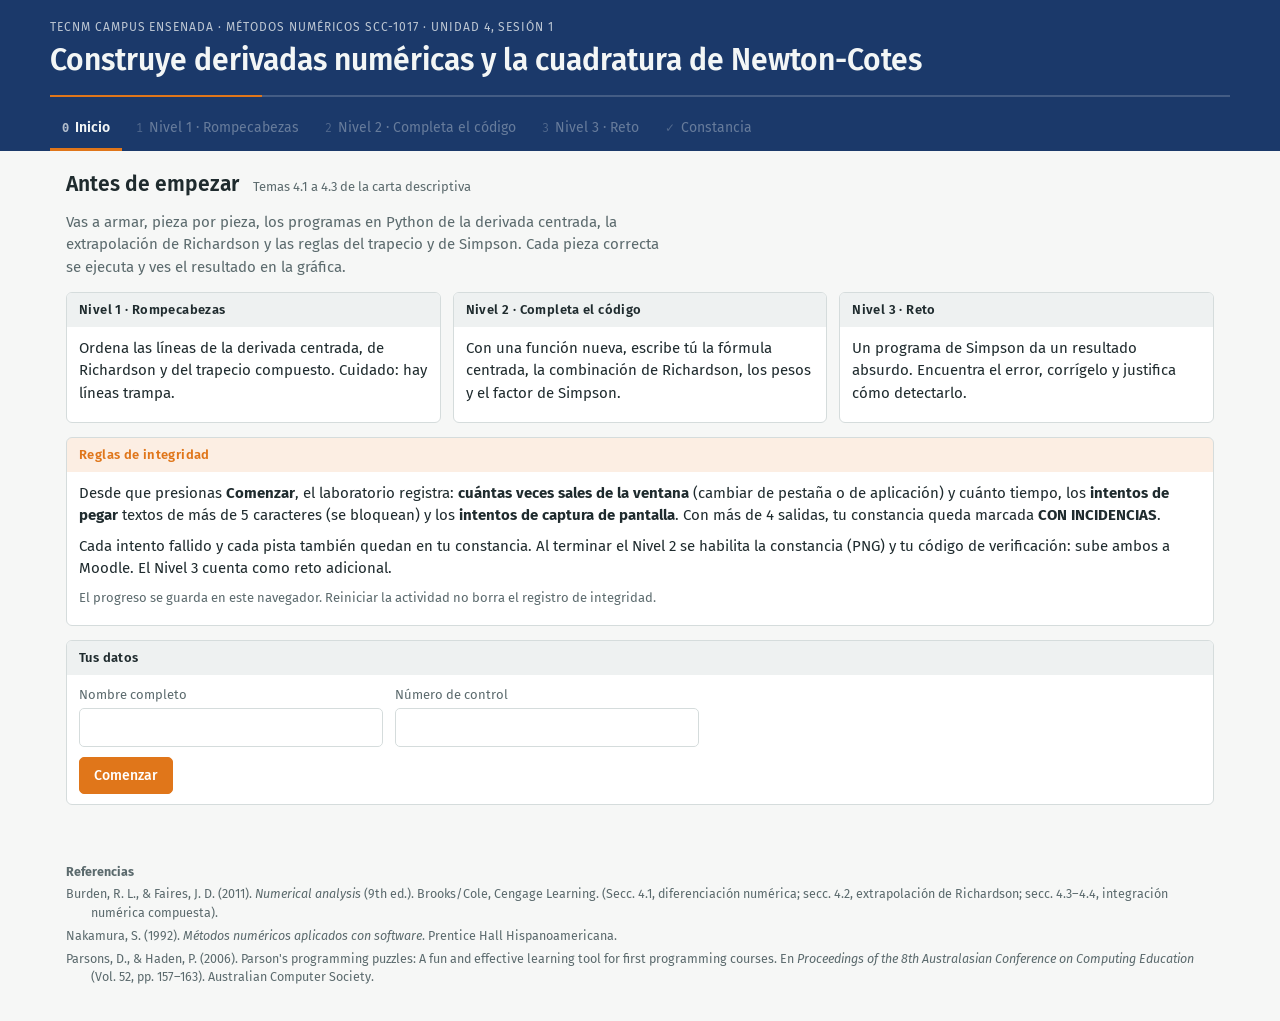
==== sesion1/index.html @ 341c57f1 "Laboratorios interactivos U4 (sesiones 1 y 2) con registro de integridad y verificador de folios Co-" ====
<!doctype html>
<html lang="es">
<head>
<meta charset="utf-8">
<meta name="viewport" content="width=device-width, initial-scale=1">
<title>Lab U4 · Derivación y Newton-Cotes</title>
<link rel="preconnect" href="https://fonts.googleapis.com">
<link rel="stylesheet" href="https://fonts.googleapis.com/css2?family=Fira+Sans:wght@400;500;600;700&family=Fira+Mono:wght@400;500&display=swap">
<link rel="stylesheet" href="../assets/lab.css">
</head>
<body>
<header>
  <div class="hwrap">
    <div class="eyebrow">TecNM Campus Ensenada · Métodos Numéricos SCC-1017 · Unidad 4, Sesión 1</div>
    <h1>Construye derivadas numéricas y la cuadratura de Newton-Cotes</h1>
    <div class="ibar" id="ibar" hidden></div>
    <div class="rule"></div>
    <nav id="nav" role="tablist"></nav>
  </div>
</header>
<main id="main"></main>
<footer>
  <p><b>Referencias</b></p>
  <p>Burden, R. L., &amp; Faires, J. D. (2011). <i>Numerical analysis</i> (9th ed.). Brooks/Cole, Cengage Learning. (Secc. 4.1, diferenciación numérica; secc. 4.2, extrapolación de Richardson; secc. 4.3–4.4, integración numérica compuesta).</p>
  <p>Nakamura, S. (1992). <i>Métodos numéricos aplicados con software</i>. Prentice Hall Hispanoamericana.</p>
  <p>Parsons, D., &amp; Haden, P. (2006). Parson's programming puzzles: A fun and effective learning tool for first programming courses. En <i>Proceedings of the 8th Australasian Conference on Computing Education</i> (Vol. 52, pp. 157–163). Australian Computer Society.</p>
</footer>

<script src="../assets/integridad.js"></script>
<script>
"use strict";
/* ---------- numérica de esta sesión ---------- */
const fA = x => x * Math.exp(x);                 // función de clase
const centradaJS = (f, x0, h) => (f(x0 + h) - f(x0 - h)) / (2 * h);
const richJS = (f, x0, h) => (4 * centradaJS(f, x0, h / 2) - centradaJS(f, x0, h)) / 3;
function cuadJS(f, a, b, n, simp) {
  const h = (b - a) / n; let s = 0;
  for (let i = 0; i <= n; i++) { const w = (i === 0 || i === n) ? 1 : (simp ? (i % 2 ? 4 : 2) : 2); s += w * f(a + i * h); }
  return (simp ? h / 3 : h / 2) * s;
}
const fB = x => x * Math.sin(x);                 // función del Nivel 2
const EX_D = Math.sin(1) + Math.cos(1), EX_I = Math.PI;

/* puntos de prueba para expresiones */
const PTX = [0.3, 1.7, -1.2, 2.5, 0.9, -2.2].map(x => ({ x }));
const tf1 = t => t * t * t + Math.sin(t), tf2 = t => Math.exp(0.5 * t) - t;
const PTF = [{ x0: 1.1, h: 0.1, f: tf1 }, { x0: -0.7, h: 0.25, f: tf1 }, { x0: 2.0, h: 0.05, f: tf2 }, { x0: 0.4, h: 0.3, f: tf2 }];
const PTN = [{ N1: 3.1, N2: 2.7 }, { N1: -1.4, N2: 0.6 }, { N1: 10, N2: 12.5 }];
const PTH = [{ h: 0.1 }, { h: 0.37 }, { h: 2.5 }];

window.LAB = {
  key: 'mn_u4s1_lab_v1', labId: 'U4S1', filePrefix: 'U4S1_Lab',
  unidadTxt: 'UNIDAD 4, SESIÓN 1', consTitle: 'Derivación numérica y Newton-Cotes',
  temas: 'Temas 4.1 a 4.3 de la carta descriptiva',
  intro: 'Vas a armar, pieza por pieza, los programas en Python de la derivada centrada, la extrapolación de Richardson y las reglas del trapecio y de Simpson. Cada pieza correcta se ejecuta y ves el resultado en la gráfica.',
  niveles: [['Nivel 1 · Rompecabezas', 'Ordena las líneas de la derivada centrada, de Richardson y del trapecio compuesto. Cuidado: hay líneas trampa.'],
    ['Nivel 2 · Completa el código', 'Con una función nueva, escribe tú la fórmula centrada, la combinación de Richardson, los pesos y el factor de Simpson.'],
    ['Nivel 3 · Reto', 'Un programa de Simpson da un resultado absurdo. Encuentra el error, corrígelo y justifica cómo detectarlo.']],
  /* ---------- Nivel 1 ---------- */
  n1ref: 'f(x) = x·eˣ, x₀ = 2, h = 0.1 · ∫₁² dx/x',
  n1pre: ['import numpy as np', ''],
  n1post: ['f = lambda x: x * np.exp(x)', 'print(centrada(f, 2.0, 0.1))     # 22.228787', 'print(richardson(f, 2.0, 0.2))   # 22.166996', 'print(trapecio(lambda x: 1/x, 1, 2, 4))   # 0.697024'],
  n1done: 'Tu derivada centrada da 22.228787 (error 6.2×10⁻²) y Richardson la mejora a 22.166996 (error 1.7×10⁻⁴) sin cambiar de fórmula. El trapecio con n = 4 da 0.697024 frente a ln 2 = 0.693147. Prueba los botones de n en la gráfica: cada vez que n se duplica, el error se divide entre ≈ 4.',
  PZ: [
    { id: 'p1', tag: '1 · Centrada', titulo: 'Etapa 1 · La derivada centrada',
      enun: 'Arma la función que aproxima <span class="mat">f′(x₀) ≈ [f(x₀ + h) − f(x₀ − h)] / (2h)</span>.',
      lines: ['def centrada(f, x0, h):', '    return (f(x0 + h) - f(x0 - h)) / (2*h)'],
      dis: [{ t: '    return (f(x0 + h) - f(x0)) / h', fb: 'Esa es la diferencia hacia adelante, de orden O(h). Aquí se pide la centrada, que usa un punto a cada lado.' },
        { t: '    return (f(x0 + h) - f(x0 - h)) / h', fb: 'Falta el 2: la distancia entre x₀ − h y x₀ + h es 2h.' },
        { t: '    return (f(x0 + h) - f(x0 - h)) / 2*h', fb: 'Sin paréntesis, Python calcula (… / 2) * h. El denominador completo debe ir entre paréntesis: (2*h).' }],
      pista: 'Primero va el encabezado def con sus tres parámetros; después, un solo return con la diferencia de los dos valores entre (2*h).' },
    { id: 'p2', tag: '2 · Richardson', titulo: 'Etapa 2 · Extrapolación de Richardson',
      enun: 'Calcula la centrada con <span class="mat">h</span> y con <span class="mat">h/2</span> y combínalas: <span class="mat">D ≈ [4·N(h/2) − N(h)] / 3</span>.',
      lines: ['def richardson(f, x0, h):', '    N1 = centrada(f, x0, h)', '    N2 = centrada(f, x0, h/2)', '    return (4*N2 - N1) / 3'],
      dis: [{ t: '    return (4*N1 - N2) / 3', fb: 'Los papeles están invertidos: el 4 multiplica a la aproximación con paso más pequeño (h/2), que es N2.' },
        { t: '    N2 = centrada(f, x0, 2*h)', fb: 'Richardson combina h con h/2 (paso más pequeño), no con 2h.' }],
      pista: 'Encabezado → N1 con h → N2 con h/2 → return con la combinación (4*N2 − N1)/3.' },
    { id: 'p3', tag: '3 · Trapecio', titulo: 'Etapa 3 · Trapecio compuesto con vector de pesos',
      enun: '<span class="mat">∫ₐᵇ f dx ≈ (h/2)·Σ wᵢ f(xᵢ)</span> con <span class="mat">w = (1, 2, 2, …, 2, 1)</span>, <span class="mat">h = (b − a)/n</span> y <span class="mat">n + 1</span> nodos.',
      lines: ['def trapecio(f, a, b, n):', '    h = (b - a) / n', '    x = a + h * np.arange(n + 1)', '    w = np.full(n + 1, 2.0)', '    w[0] = w[n] = 1.0', '    return h / 2 * np.dot(w, f(x))'],
      dis: [{ t: '    x = a + h * np.arange(n)', fb: 'Con n subintervalos hay n + 1 nodos: np.arange(n + 1) incluye a b.' },
        { t: '    return h * np.dot(w, f(x))', fb: 'Al trapecio le falta el factor 1/2: es h/2 por la suma con pesos.' },
        { t: '    w = np.full(n + 1, 4.0)', fb: 'En el trapecio los nodos interiores pesan 2. El 4 aparece en Simpson.' }],
      pista: 'Orden: calcular h → generar los nodos → llenar los pesos con 2 → poner 1 en los extremos → return con h/2 por el producto punto.' }
  ],
  n1right(R, js) {
    R.innerHTML = `<div class="plot"><svg id="p1"></svg><div class="plotcap" id="c1"></div></div><div id="i1"></div>`;
    const P = mkPlot($('#p1'), { W: 420, H: 300, xmin: 1.55, xmax: 2.45, ymin: 6, ymax: 27, xt: [1.6, 1.8, 2.0, 2.2, 2.4], yt: [10, 15, 20, 25], xl: 'x', yl: 'f(x)' });
    curve(P, fA, 1.55, 2.45, 's0');
    el('circle', { cx: P.X(2), cy: P.Y(fA(2)), r: 4.5, class: 'pt0' }, P.layer);
    const cap = $('#c1'), info = $('#i1');
    cap.innerHTML = '<span><i style="background:var(--c0)"></i>f(x) = x·eˣ</span>';
    if (ok('p1')) {
      const m = centradaJS(fA, 2, 0.1), ex = 3 * Math.exp(2);
      const sec = x => fA(2) + m * (x - 2); curve(P, sec, 1.6, 2.4, 's1');
      [1.9, 2.1].forEach(x => el('circle', { cx: P.X(x), cy: P.Y(fA(x)), r: 4, class: 'ptr' }, P.layer));
      cap.innerHTML += '<span><i style="background:var(--c1)"></i>pendiente centrada (por x₀ ± h)</span>';
      let rows = [['centrada, h = 0.1', fmt(m), sci(Math.abs(m - ex))]];
      if (ok('p2')) { const r = richJS(fA, 2, 0.2); rows.push(['richardson, h = 0.2', fmt(r), sci(Math.abs(r - ex))]); }
      info.innerHTML = `<div class="box"><h3>Salida · f′(2), exacto 3e² = ${fmt(ex)}</h3><div class="in">${table(['Método', 'Valor', 'Error'], rows)}</div></div>`;
    } else cap.innerHTML += '<span>Completa la etapa 1 para ver la recta centrada.</span>';
    if (ok('p3')) {
      info.insertAdjacentHTML('beforeend', `<div class="plot"><svg id="p2"></svg><div class="plotcap"><span><i style="background:var(--c2)"></i>trapecios</span><span id="tn"></span></div>
        <div class="row" style="margin:4px 6px 6px" id="nb"></div></div>`);
      const show = n => {
        const Q = mkPlot($('#p2'), { W: 420, H: 230, xmin: 0.9, xmax: 2.1, ymin: 0, ymax: 1.1, xt: [1, 1.25, 1.5, 1.75, 2], yt: [0, 0.5, 1], xl: 'x' });
        const h = 1 / n; let d = '';
        for (let i = 0; i < n; i++) { const a = 1 + i * h, b = a + h; d += `M${Q.X(a)},${Q.Y(0)}L${Q.X(a)},${Q.Y(1 / a)}L${Q.X(b)},${Q.Y(1 / b)}L${Q.X(b)},${Q.Y(0)}Z`; }
        el('path', { d, fill: 'var(--greenSoft)', stroke: 'var(--c2)', 'stroke-width': 1.4 }, Q.layer);
        curve(Q, x => 1 / x, 0.9, 2.1, 's0');
        const T = cuadJS(x => 1 / x, 1, 2, n, false);
        $('#tn').textContent = `n = ${n}: trapecio = ${fmt(T)}, error = ${sci(Math.abs(T - Math.LN2))}`;
      };
      const nb = $('#nb'); [2, 4, 8, 16].forEach(n => { const b = document.createElement('button'); b.className = 'btn'; b.textContent = 'n = ' + n; b.onclick = () => show(n); nb.appendChild(b); });
      show(4);
    }
  },
  /* ---------- Nivel 2 ---------- */
  n2ref: 'f(x) = x·sen x · f′(1) = sen 1 + cos 1 · ∫₀^π x sen x dx = π',
  HOLES: {
    h1a: { w: 16, chk: s => checkExpr(s, e => fB(e.x), { vars: ['x'], pts: PTX }) },
    h2a: { w: 30, chk: s => checkExpr(s, e => (e.f(e.x0 + e.h) - e.f(e.x0 - e.h)) / (2 * e.h), { vars: ['x0', 'h'], funcs: ['f'], pts: PTF, miss: 'No coincide con [f(x0 + h) − f(x0 − h)] / (2h). Revisa los paréntesis del denominador.' }) },
    h3a: { w: 16, chk: s => { const r = checkExpr(s, e => (4 * e.N2 - e.N1) / 3, { vars: ['N1', 'N2'], pts: PTN }); if (!r.ok && checkExpr(s, e => (4 * e.N1 - e.N2) / 3, { vars: ['N1', 'N2'], pts: PTN }).ok) r.msg = 'El 4 multiplica a la aproximación de paso h/2, que es N2.'; return r; } },
    h4a: { w: 4, chk: s => checkNum(s, 2, 1e-12, [{ v: 4, msg: 'Primero se llena todo el vector con el peso de los nodos pares interiores; el 4 se asigna en la línea siguiente.' }, { v: 1, msg: 'El 1 es solo para los extremos, que se asignan después.' }]) },
    h4b: { w: 4, chk: s => checkNum(s, 4, 1e-12, [{ v: 2, msg: 'Los nodos impares (1, 3, 5, …) son los puntos medios de cada parábola: pesan 4.' }]) },
    h5a: { w: 8, chk: s => { const r = checkExpr(s, e => e.h / 3, { vars: ['h'], pts: PTH }); if (!r.ok && checkExpr(s, e => e.h / 2, { vars: ['h'], pts: PTH }).ok) r.msg = 'h/2 es el factor del trapecio. Simpson 1/3 usa h/3.'; return r; } },
    h6a: { w: 4, chk: s => { const n = Number(String(s).trim()); if (!Number.isInteger(n) || n < 2) return { ok: false, msg: 'Escribe un número entero par.' };
      if (n % 2) return { ok: false, msg: 'Simpson 1/3 exige n par.' }; if (n === 12) return { ok: true };
      const e = Math.abs(cuadJS(fB, 0, Math.PI, n, true) - EX_I);
      return { ok: false, msg: e >= 1e-4 ? `Con n = ${n} el error es ${sci(e)}, todavía mayor que 10⁻⁴.` : `Con n = ${n} sí se cumple, pero hay un n par más pequeño que también lo logra.` }; } }
  },
  N2: [
    { id: 'h1', tag: '1 · f(x)', holes: ['h1a'], titulo: 'Paso 1 · La función', enun: 'Escribe en Python <span class="mat">f(x) = x·sen x</span>.', pista: 'La multiplicación es explícita (x*...) y el seno de NumPy es np.sin(x).' },
    { id: 'h2', tag: '2 · Centrada', holes: ['h2a'], titulo: 'Paso 2 · La fórmula centrada', enun: 'Escribe el cuerpo de <span class="mat">centrada</span> usando <span class="mat">f</span>, <span class="mat">x0</span> y <span class="mat">h</span>.', pista: 'Dos evaluaciones, una a cada lado de x0, y el denominador 2*h entre paréntesis.' },
    { id: 'h3', tag: '3 · Richardson', holes: ['h3a'], titulo: 'Paso 3 · La combinación de Richardson', enun: 'Combina <span class="mat">N1 = N(h)</span> y <span class="mat">N2 = N(h/2)</span> para eliminar el término de orden h².', pista: 'D ≈ [4·N(h/2) − N(h)] / 3.' },
    { id: 'h4', tag: '4 · Pesos', holes: ['h4a', 'h4b'], titulo: 'Paso 4 · Los pesos de Simpson 1/3', enun: 'El vector debe quedar <span class="mat">(1, 4, 2, 4, …, 4, 1)</span>. Escribe el valor de relleno y el valor de los índices impares.', pista: 'Se llena todo con el peso de los nodos pares interiores y después se sobrescriben los impares (w[1::2]).' },
    { id: 'h5', tag: '5 · Factor', holes: ['h5a'], titulo: 'Paso 5 · El factor de Simpson', enun: 'Escribe el factor que multiplica a la suma con pesos.', pista: 'Trapecio: h/2. Simpson 1/3: …' },
    { id: 'h6', tag: '6 · Elegir n', holes: ['h6a'], titulo: 'Paso 6 · ¿Cuántos subintervalos?', enun: 'Con la tabla de la derecha, escribe el <b>menor n par</b> que logra un error menor que <span class="mat">10⁻⁴</span>.', pista: 'Busca en la columna de error el primer valor por debajo de 1.0e-4.' }
  ],
  TPL: [
    ['import numpy as np'], [' '],
    ['f = lambda x: ', { h: 'h1a' }], [' '],
    ['def centrada(f, x0, h):'], ['    return ', { h: 'h2a' }], [' '],
    ['def richardson(f, x0, h):'], ['    N1 = centrada(f, x0, h)'], ['    N2 = centrada(f, x0, h/2)'], ['    return ', { h: 'h3a' }], [' '],
    ['def simpson(f, a, b, n):'], ['    h = (b - a) / n'], ['    x = a + h * np.arange(n + 1)'], ['    w = np.full(n + 1, ', { h: 'h4a' }, ')'],
    ['    w[1::2] = ', { h: 'h4b' }], ['    w[0] = w[n] = 1.0'], ['    return ', { h: 'h5a' }, ' * np.dot(w, f(x))'], [' '],
    ['print(centrada(f, 1.0, 0.1), richardson(f, 1.0, 0.1))'], ['print(simpson(f, 0, np.pi, ', { h: 'h6a' }, '))']
  ],
  n2done: 'Con n = 12, Simpson da 3.141675 (error 8.3×10⁻⁵), y Richardson llevó la derivada de un error de 5×10⁻³ a uno de 1×10⁻⁶. Copia el script y ejecútalo en Colab.',
  colabMsg: 'Script copiado. Pégalo en una celda de Colab: debe imprimir 1.376669 1.381772 y 3.141675.',
  n2right(R) {
    R.innerHTML = `<div class="plot"><svg id="q1"></svg><div class="plotcap" id="qc"></div></div><div id="qi"></div>`;
    const P = mkPlot($('#q1'), { W: 420, H: 280, xmin: 0, xmax: 3.3, ymin: -0.2, ymax: 2.0, xt: [0, 1, 2, 3], yt: [0, 0.5, 1, 1.5, 2], xl: 'x', yl: 'f(x)' });
    const cap = $('#qc'), info = $('#qi');
    if (ok('h1')) {
      const n = ok('h5') ? 4 : 0;
      if (n) { const h = Math.PI / n; let d = `M${P.X(0)},${P.Y(0)}`; for (let i = 0; i <= 120; i++) { const x = Math.PI * i / 120; const k = Math.min(Math.floor(x / (2 * h)), n / 2 - 1); const a = 2 * k * h, m = a + h, b = a + 2 * h;
        const y = fB(a) * (x - m) * (x - b) / ((a - m) * (a - b)) + fB(m) * (x - a) * (x - b) / ((m - a) * (m - b)) + fB(b) * (x - a) * (x - m) / ((b - a) * (b - m)); d += `L${P.X(x).toFixed(1)},${P.Y(y).toFixed(1)}`; }
        d += `L${P.X(Math.PI)},${P.Y(0)}Z`; el('path', { d, fill: 'var(--accentSoft)', stroke: 'var(--c1)', 'stroke-width': 1.3 }, P.layer); }
      curve(P, fB, 0, 3.3, 's0');
      cap.innerHTML = '<span><i style="background:var(--c0)"></i>f(x) = x·sen x</span>' + (n ? '<span><i style="background:var(--c1)"></i>parábolas de Simpson, n = 4</span>' : '');
    } else { cap.textContent = 'Escribe f(x) para ver la gráfica.'; }
    if (ok('h2')) {
      const rows = [['centrada, h = 0.1', fmt(centradaJS(fB, 1, 0.1)), sci(Math.abs(centradaJS(fB, 1, 0.1) - EX_D))]];
      if (ok('h3')) rows.push(['richardson, h = 0.1', fmt(richJS(fB, 1, 0.1)), sci(Math.abs(richJS(fB, 1, 0.1) - EX_D))]);
      info.innerHTML = `<div class="box"><h3>f′(1), exacto sen 1 + cos 1 = ${fmt(EX_D)}</h3><div class="in">${table(['Método', 'Valor', 'Error'], rows)}</div></div>`;
    }
    if (ok('h5')) {
      const rows = [2, 4, 6, 8, 10, 12, 14, 16].map(n => { const v = cuadJS(fB, 0, Math.PI, n, true), e = Math.abs(v - EX_I); return [ok('h6') && n === 12 ? '<b>' + n + '</b>' : n, fmt(v), e < 1e-4 ? '<b style="color:var(--green)">' + sci(e) + '</b>' : sci(e)]; });
      info.insertAdjacentHTML('beforeend', `<div class="box"><h3>simpson(f, 0, π, n) · exacto π = ${fmt(Math.PI)}</h3><div class="in">${table(['n', 'Simpson', 'Error'], ok('h6') ? rows : rows.map(r => [r[0], r[1], String(r[2]).replace(/<[^>]+>/g, '')]))}</div></div>`);
    }
  },
  /* ---------- Nivel 3 ---------- */
  n3: {
    ids: ['r1', 'r2', 'r3', 'r4'],
    render(m) {
      const ids = this.ids || LAB.n3.ids; const cur = ids.find(id => !ok(id));
      m.innerHTML = `<div class="secthead"><h2>Nivel 3 · Reto: un Simpson que exagera</h2><span class="ref">∫₁² dx/x = ln 2 = 0.693147 (pero el programa no lo sabe)</span></div>
      ${stepsBar(ids, ['1 · Localiza', '2 · Corrige', '3 · Detecta', '4 · Reporta'])}<div class="panel"><div id="L"></div><div id="R"></div></div>`;
      const Lp = $('#L'), R = $('#R'); const fixed = ok('r2');
      const CODE = ['def simpson(f, a, b, n):', '    h = (b - a) / n', '    x = a + h * np.arange(n + 1)', '    w = np.full(n + 1, 2.0)', '    w[1::2] = 4.0', '    w[0] = w[n] = 1.0',
        fixed ? '    return h / 3 * np.dot(w, f(x))' : '    return h / 2 * np.dot(w, f(x))', '', 'print(simpson(lambda x: 1/x, 1, 2, 4))'];
      const cb = document.createElement('div'); cb.className = 'box';
      cb.innerHTML = `<h3>Programa de un compañero</h3><div class="in"><div class="code">${CODE.map((l, i) => `<div class="ln${i === 6 && fixed ? ' good' : ''}" data-i="${i}">${esc(l) || ' '}</div>`).join('')}</div></div>`;
      Lp.appendChild(cb);
      const q = document.createElement('div'); q.className = 'box ' + (cur ? 'q' : 'done'); Lp.appendChild(q);
      const A = {
        r1: () => {
          q.innerHTML = `<h3>Paso 1 · Localiza el error</h3><div class="in"><p>El programa imprime <b>1.039881</b> para el área bajo 1/x entre 1 y 2. Esa área cabe en un rectángulo de 1 × 1, así que el resultado es imposible. <b>Toca la línea</b> que provoca el error.</p><div class="row" id="rw"></div><div class="fb" id="fb"></div></div>`;
          const fb = $('#fb', q); $('#rw', q).appendChild(hintBtn('r1', 'Los pesos (1, 4, 2, 4, 1) están bien. Revisa el factor que multiplica a la suma.', fb));
          cb.querySelectorAll('.ln').forEach(ln => {
            ln.classList.add('click'); ln.onclick = () => {
              const i = +ln.dataset.i; cb.querySelectorAll('.ln').forEach(x => x.classList.remove('bad'));
              if (i === 6) { markOk('r1'); render(); return; }
              ln.classList.add('bad'); st('r1').fallos++; save(); fb.className = 'fb no';
              fb.textContent = i === 4 || i === 3 || i === 5 ? 'Esa línea arma correctamente el vector (1, 4, 2, 4, 1).' : i === 1 || i === 2 ? 'El paso y los nodos están bien calculados.' : 'Esa línea no es la causa. Busca dentro de la función.';
            };
          });
        },
        r2: () => {
          q.innerHTML = `<h3>Paso 2 · Corrige</h3><div class="in"><p>Correcto: <span class="mat">h / 2</span> es el factor del trapecio. Escribe el factor correcto de Simpson 1/3.</p>
            <p><input class="inp" id="iF" placeholder="factor" spellcheck="false" autocomplete="off" style="max-width:200px"></p><div class="row"><button class="btn pri" id="bChk">Verificar</button></div><div class="fb" id="fb"></div></div>`;
          const fb = $('#fb', q);
          $('#bChk', q).onclick = () => { const r = checkExpr($('#iF').value, e => e.h / 3, { vars: ['h'], pts: PTH }); if (r.ok) { markOk('r2'); render(); return; } st('r2').fallos++; save(); fb.className = 'fb no'; fb.textContent = r.msg; };
        },
        r3: () => mcBlock(q, 'r3', 'Paso 3 · ¿Cómo podías sospechar?', 'Sin conocer el valor exacto ln 2, ¿cuál es la forma más práctica de sospechar que el resultado de Simpson estaba mal?', [
          { t: 'Compararlo con el trapecio del mismo n (0.697024): ambos deben ser parecidos, y 1.0399 difiere en 50 %.', ok: true },
          { t: 'Aumentar n: si el resultado cambia, el programa está mal.', fb: 'El resultado de cualquier regla cambia con n; eso no indica un error. Además, con el factor h/2 seguiría convergiendo a 1.5·ln 2.' },
          { t: 'Revisar que n sea par.', fb: 'n = 4 sí es par. El problema no era n.' },
          { t: 'No hay forma de saberlo sin el valor exacto.', fb: 'Sí la hay: dos métodos distintos y correctos deben dar valores cercanos entre sí. Una cota simple (el rectángulo 1 × 1) también lo delataba.' }]),
        r4: () => numBlock(q, 'r4', 'Paso 4 · Reporta el valor corregido', 'Con el factor corregido y <span class="mat">n = 4</span>, ¿qué valor imprime el programa? Escríbelo con 6 decimales.', '0.000000',
          s => checkNum(s, cuadJS(x => 1 / x, 1, 2, 4, true), 1.5e-6, [{ v: 1.039881, tol: 1e-5, msg: 'Ese es el valor con el error. Aplica el factor h/3.' }, { v: 0.697024, tol: 1e-5, msg: 'Ese es el trapecio. Calcula Simpson.' }]),
          'Basta con multiplicar 1.039881 por (h/3)/(h/2) = 2/3.')
      };
      if (cur) A[cur]();
      else { q.innerHTML = `<h3>Reto completado</h3><div class="in"><p>Simpson corregido da 0.693254 (error 1.1×10⁻⁴). El factor equivocado multiplicaba todo por 3/2. Comparar dos métodos independientes es una verificación barata que conviene hacer siempre.</p><div class="row"><button class="btn pri" id="bC">Ver constancia</button></div></div>`; $('#bC').onclick = () => go('cons'); }
      const bad = 1.5 * cuadJS(x => 1 / x, 1, 2, 4, true), good = cuadJS(x => 1 / x, 1, 2, 4, true), tr = cuadJS(x => 1 / x, 1, 2, 4, false);
      R.innerHTML = `<div class="box"><h3>Salidas con n = 4</h3><div class="in">${table(['Programa', 'Resultado'], [['Simpson del compañero', '<span style="color:var(--red)">' + fmt(bad) + '</span>'], ['Trapecio', fmt(tr)]].concat(ok('r4') ? [['Simpson corregido', '<span style="color:var(--green)">' + fmt(good) + '</span>']] : []))}
        <p class="small">Cota rápida: en [1, 2] se cumple 0.5 ≤ 1/x ≤ 1, así que el área está entre 0.5 y 1.</p></div></div>`;
    }
  },
  LEVELS: [{ t: 'Nivel 1 · Rompecabezas (centrada, Richardson, trapecio)', ids: ['p1', 'p2', 'p3'] },
    { t: 'Nivel 2 · Completa el código (f = x·sen x)', ids: ['h1', 'h2', 'h3', 'h4', 'h5', 'h6'] },
    { t: 'Nivel 3 · Reto: el factor de Simpson (opcional)', ids: ['r1', 'r2', 'r3', 'r4'] }],
  resultLine: () => `simpson(f, 0, π, 12) = ${fmt(cuadJS(fB, 0, Math.PI, 12, true))}   ·   richardson(f, 1, 0.1) = ${fmt(richJS(fB, 1, 0.1))}`
};
</script>
<script src="../assets/motor.js"></script>
</body>
</html>
---- assets/lab.css ----
:root{
  --bg:#f6f7f6; --surface:#ffffff; --surface2:#eef1f1; --ink:#1f2b2e; --muted:#5b6a6d; --line:#d5dcdc;
  --frame:#1B396A; --frameInk:#f3f6f6;
  --accent:#e0761a; --accentSoft:rgba(224,118,26,.12);
  --green:#14964a; --greenSoft:rgba(20,150,74,.10);
  --red:#c23b3b; --redSoft:rgba(194,59,59,.10);
  --grid:#e4e9e9; --axis:#8a9799;
  --c0:#2f6fb3; --c1:#e0761a; --c2:#14964a; --c3:#7a4fb0; --c4:#c23b3b;
  --font:"Fira Sans",system-ui,-apple-system,"Segoe UI",sans-serif;
  --mono:"Fira Mono",ui-monospace,Menlo,Consolas,monospace;
}
@media (prefers-color-scheme:dark){:root:not([data-theme="light"]){
  color-scheme:dark;
  --bg:#141c1e; --surface:#1c2629; --surface2:#233033; --ink:#e7eeee; --muted:#9aabad; --line:#33454a;
  --frame:#0f2142; --frameInk:#e7eeee;
  --accent:#f2923a; --accentSoft:rgba(242,146,58,.16);
  --green:#3cc674; --greenSoft:rgba(60,198,116,.12);
  --red:#ee6b6b; --redSoft:rgba(238,107,107,.12);
  --grid:#27353a; --axis:#6d8084;
  --c0:#6aa6e6; --c1:#f2923a; --c2:#3cc674; --c3:#b08ee0; --c4:#ee6b6b;
}}
:root[data-theme="dark"]{
  color-scheme:dark;
  --bg:#141c1e; --surface:#1c2629; --surface2:#233033; --ink:#e7eeee; --muted:#9aabad; --line:#33454a;
  --frame:#0f2142; --frameInk:#e7eeee;
  --accent:#f2923a; --accentSoft:rgba(242,146,58,.16);
  --green:#3cc674; --greenSoft:rgba(60,198,116,.12);
  --red:#ee6b6b; --redSoft:rgba(238,107,107,.12);
  --grid:#27353a; --axis:#6d8084;
  --c0:#6aa6e6; --c1:#f2923a; --c2:#3cc674; --c3:#b08ee0; --c4:#ee6b6b;
}
*{box-sizing:border-box}
body{margin:0;background:var(--bg);color:var(--ink);font-family:var(--font);font-size:15px;line-height:1.5}
[hidden]{display:none!important}
header{background:var(--frame);color:var(--frameInk);padding:18px 16px 0}
.hwrap{max-width:1180px;margin:0 auto}
.eyebrow{font-size:12px;letter-spacing:.08em;text-transform:uppercase;opacity:.75}
h1{margin:2px 0 4px;font-size:clamp(22px,3.2vw,30px);font-weight:600;text-wrap:balance}
.rule{height:2px;background:linear-gradient(90deg,var(--accent) 0 18%,rgba(255,255,255,.18) 18%);margin-top:12px}
nav{display:flex;gap:2px;overflow-x:auto;margin-top:10px}
nav button{font:inherit;font-size:14px;color:var(--frameInk);background:transparent;border:0;border-bottom:3px solid transparent;padding:10px 12px;cursor:pointer;white-space:nowrap;opacity:.78}
nav button:hover:not(:disabled){opacity:1}
nav button:disabled{opacity:.35;cursor:not-allowed}
nav button[aria-selected="true"]{opacity:1;border-bottom-color:var(--accent);font-weight:600}
nav button .n{font-family:var(--mono);font-size:12px;opacity:.7;margin-right:6px}
nav button .ok{color:#7fe0a5;margin-left:5px}
main{max-width:1180px;margin:0 auto;padding:18px 16px 40px}
.panel{display:grid;grid-template-columns:minmax(0,1.35fr) minmax(0,1fr);gap:18px;align-items:start}
@media (max-width:900px){.panel{grid-template-columns:1fr}}
.secthead{display:flex;flex-wrap:wrap;align-items:baseline;gap:6px 14px;margin-bottom:10px}
.secthead h2{margin:0;font-size:21px;font-weight:600}
.secthead .ref{font-size:13px;color:var(--muted)}
.lead{margin:0 0 14px;color:var(--muted);max-width:75ch}
.box{background:var(--surface);border:1px solid var(--line);border-radius:6px;overflow:hidden;margin-bottom:14px}
.box h3{margin:0;font-size:13px;font-weight:600;letter-spacing:.03em;padding:7px 12px;background:var(--surface2)}
.box.q h3{background:var(--accentSoft);color:var(--accent)}
.box.done h3{background:var(--greenSoft);color:var(--green)}
.box .in{padding:10px 12px}
.box .in > p{margin:0 0 8px}
.code{font-family:var(--mono);font-size:13px;line-height:1.6;background:var(--surface2);border:1px solid var(--line);border-radius:5px;padding:8px 0;overflow-x:auto;counter-reset:ln}
.code .ln{white-space:pre;padding:0 12px 0 0;display:flex;min-height:1.6em}
.code .ln::before{counter-increment:ln;content:counter(ln);width:34px;flex:none;text-align:right;padding-right:10px;color:var(--axis);user-select:none}
.code .ln.new{background:var(--greenSoft)}
.code .ln.click{cursor:pointer}
.code .ln.click:hover{background:var(--accentSoft)}
.code .ln.bad{background:var(--redSoft)}
.code .ln.good{background:var(--greenSoft)}
.code .cm{color:var(--muted)}
.code .lock{color:var(--axis);letter-spacing:1px}
.code .fill{color:var(--green);font-weight:500}
.code input{font:inherit;font-size:13px;background:var(--surface);color:var(--ink);border:1.5px solid var(--accent);border-radius:3px;padding:0 4px;height:1.5em}
.code input.okk{border-color:var(--green);background:var(--greenSoft)}
.code input.err{border-color:var(--red);background:var(--redSoft)}
.parsons{display:grid;grid-template-columns:1fr 1fr;gap:10px}
@media (max-width:640px){.parsons{grid-template-columns:1fr}}
.zone{border:1px dashed var(--line);border-radius:5px;padding:6px;min-height:80px;background:var(--surface2)}
.zone .zt{font-size:12px;color:var(--muted);margin:0 2px 4px;text-transform:uppercase;letter-spacing:.05em}
.pl{display:flex;align-items:center;gap:4px;margin:3px 0;background:var(--surface);border:1px solid var(--line);border-radius:4px}
.pl code{flex:1;font-family:var(--mono);font-size:12.5px;white-space:pre;overflow-x:auto;padding:4px 6px;cursor:pointer}
.pl.badl{border-color:var(--red);background:var(--redSoft)}
.pl button{font:inherit;font-size:12px;border:0;background:transparent;color:var(--muted);cursor:pointer;padding:3px 5px}
.pl button:hover{color:var(--ink)}
.row{display:flex;flex-wrap:wrap;gap:8px;align-items:center;margin-top:10px}
.btn{font:inherit;font-size:14px;padding:7px 14px;border-radius:5px;border:1px solid var(--line);background:var(--surface);color:var(--ink);cursor:pointer}
.btn:hover{border-color:var(--axis)}
.btn.pri{background:var(--accent);border-color:var(--accent);color:#fff;font-weight:500}
.btn.pri:hover{filter:brightness(1.07)}
.btn:disabled{opacity:.5;cursor:not-allowed}
.fb{margin-top:10px;padding:8px 10px;border-radius:5px;font-size:14px}
.fb:empty{display:none}
.fb.ok{background:var(--greenSoft);color:var(--green)}
.fb.no{background:var(--redSoft);color:var(--red)}
.fb.hint{background:var(--accentSoft);color:var(--ink)}
.plot{background:var(--surface);border:1px solid var(--line);border-radius:6px;padding:6px;margin-bottom:12px}
.plot svg{display:block;width:100%;height:auto}
.plotcap{font-size:12.5px;color:var(--muted);padding:2px 6px;display:flex;flex-wrap:wrap;gap:3px 14px}
.plotcap i{display:inline-block;width:16px;height:3px;vertical-align:middle;margin-right:5px;border-radius:2px}
svg text{font-family:var(--font);fill:var(--muted);font-size:11px}
svg .gr{stroke:var(--grid);stroke-width:1}
svg .ax{stroke:var(--axis);stroke-width:1.2}
svg .s0{stroke:var(--c0);fill:none;stroke-width:2.2}
svg .s1{stroke:var(--c1);fill:none;stroke-width:2.2}
svg .s2{stroke:var(--c2);fill:none;stroke-width:2}
svg .s4{stroke:var(--c4);fill:none;stroke-width:2}
svg .tr{stroke:var(--ink);fill:none;stroke-width:1.4;stroke-dasharray:4 3}
svg .pt{fill:var(--ink)}
svg .pt0{fill:var(--c3)}
svg .ptr{fill:var(--c2);stroke:var(--surface);stroke-width:1.5}
svg .d4{fill:var(--c4)} svg .d2{fill:var(--c2)}
svg .lbl{fill:var(--ink);font-size:12px}
table.it{width:100%;border-collapse:collapse;font-family:var(--mono);font-size:12.5px}
table.it th,table.it td{padding:3px 6px;text-align:right;border-bottom:1px solid var(--line)}
table.it th{font-family:var(--font);font-weight:600;color:var(--muted);font-size:12px}
.mat{font-family:var(--mono);font-size:13px}
.steps{display:flex;gap:6px;flex-wrap:wrap;margin-bottom:12px}
.steps span{font-size:12px;padding:3px 9px;border-radius:12px;border:1px solid var(--line);color:var(--muted);background:var(--surface)}
.steps span.cur{border-color:var(--accent);color:var(--accent);font-weight:600}
.steps span.ok{border-color:var(--green);color:var(--green);background:var(--greenSoft)}
.form{display:grid;grid-template-columns:1fr 1fr;gap:12px;max-width:620px}
@media (max-width:560px){.form{grid-template-columns:1fr}}
.form label{display:flex;flex-direction:column;gap:4px;font-size:13px;color:var(--muted)}
.form input{font:inherit;font-size:15px;padding:7px 9px;border:1px solid var(--line);border-radius:5px;background:var(--surface);color:var(--ink)}
.inp{font:inherit;font-family:var(--mono);font-size:14px;padding:5px 8px;border:1.5px solid var(--line);border-radius:4px;background:var(--surface);color:var(--ink);width:100%}
.inp.okk{border-color:var(--green)} .inp.err{border-color:var(--red)}
.mc label{display:flex;gap:8px;align-items:flex-start;padding:6px 8px;border:1px solid var(--line);border-radius:5px;margin:5px 0;cursor:pointer;background:var(--surface)}
.mc label:hover{border-color:var(--axis)}
.mc input{margin-top:4px;accent-color:var(--accent)}
.levels{display:grid;grid-template-columns:repeat(3,1fr);gap:12px;margin:14px 0}
@media (max-width:760px){.levels{grid-template-columns:1fr}}
.levels .box{margin:0}
.small{font-size:13px;color:var(--muted)}
canvas{max-width:100%;height:auto;border:1px solid var(--line);border-radius:6px;display:block}
footer{max-width:1180px;margin:0 auto;padding:0 16px 30px;font-size:12.5px;color:var(--muted)}
footer p{margin:4px 0;padding-left:2em;text-indent:-2em}
sub,sup{font-size:.75em}

/* ===== integridad ===== */
.ibar{display:flex;gap:6px;flex-wrap:wrap;align-items:center;margin-top:8px;font-size:12.5px}
.chip{display:inline-flex;align-items:center;gap:4px;padding:2px 9px;border-radius:12px;background:rgba(255,255,255,.12);color:var(--frameInk);font-family:var(--mono)}
.chip b{font-weight:600}
.chip.warn{background:#c23b3b;color:#fff}
.ibanner{position:sticky;top:0;z-index:20;background:var(--red);color:#fff;padding:9px 16px;font-size:14px;text-align:center}
.toast{position:fixed;left:50%;bottom:22px;transform:translateX(-50%);max-width:min(92vw,560px);background:var(--ink);color:var(--bg);padding:10px 16px;border-radius:8px;font-size:14px;z-index:50;box-shadow:0 6px 24px rgba(0,0,0,.25);opacity:0;transition:opacity .2s}
.toast.on{opacity:1}
.toast.bad{background:var(--red);color:#fff}
.stamp{display:inline-block;padding:4px 12px;border-radius:5px;font-weight:600;font-size:14px}
.stamp.ok{background:var(--greenSoft);color:var(--green)}
.stamp.no{background:var(--redSoft);color:var(--red)}
textarea.codev{width:100%;font-family:var(--mono);font-size:12.5px;padding:8px;border:1px solid var(--line);border-radius:5px;background:var(--surface2);color:var(--ink);resize:vertical}
a{color:var(--c0)}
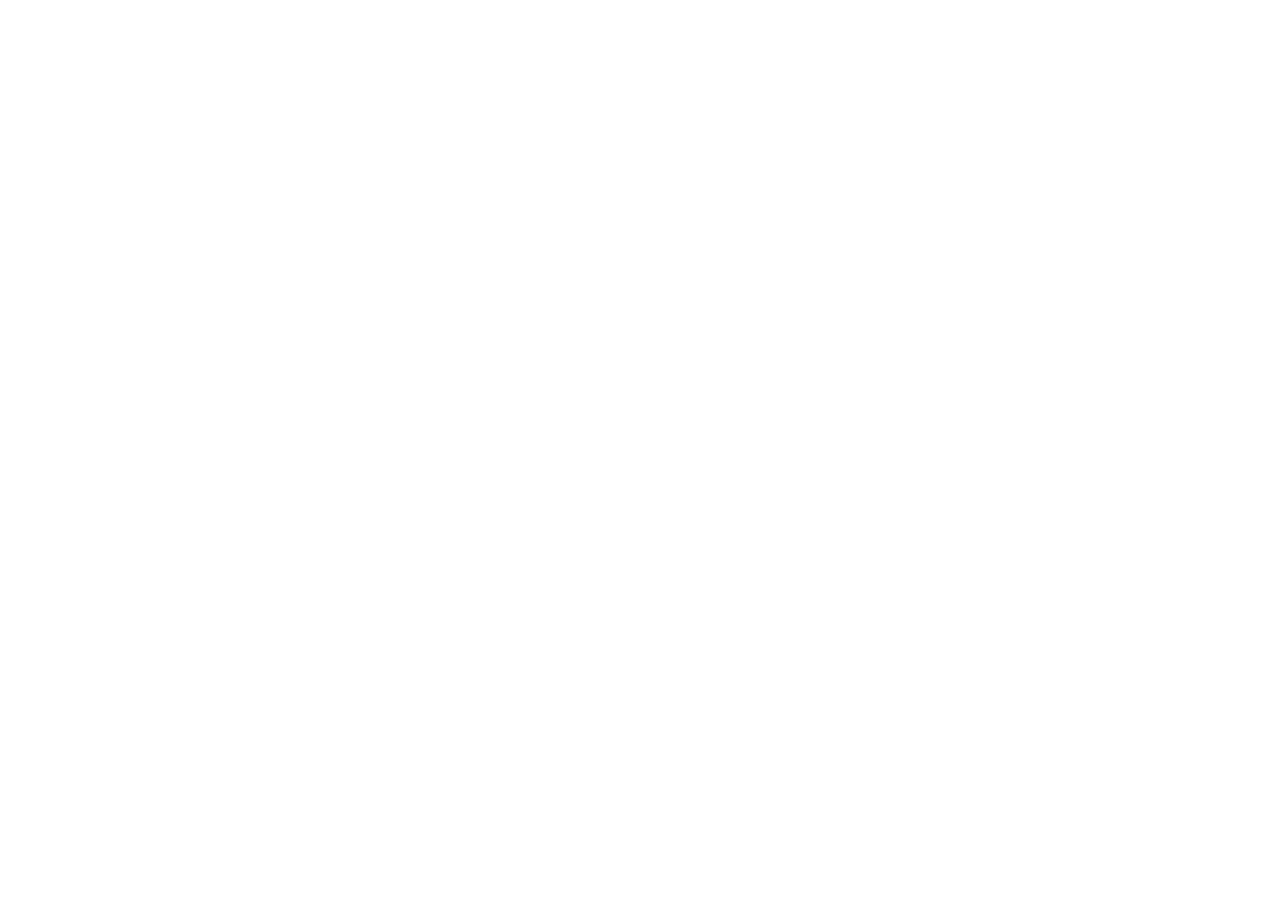
==== commit 65f0a4a2: "Sesiones como repositorios independientes: redirecciones y enlaces nuevos Co-Authored-By: Claude Opu" ====
--- a/sesion1/index.html
+++ b/sesion1/index.html
@@ -1,230 +1,5 @@
 <!doctype html>
-<html lang="es">
-<head>
-<meta charset="utf-8">
-<meta name="viewport" content="width=device-width, initial-scale=1">
-<title>Lab U4 · Derivación y Newton-Cotes</title>
-<link rel="preconnect" href="https://fonts.googleapis.com">
-<link rel="stylesheet" href="https://fonts.googleapis.com/css2?family=Fira+Sans:wght@400;500;600;700&family=Fira+Mono:wght@400;500&display=swap">
-<link rel="stylesheet" href="../assets/lab.css">
-</head>
-<body>
-<header>
-  <div class="hwrap">
-    <div class="eyebrow">TecNM Campus Ensenada · Métodos Numéricos SCC-1017 · Unidad 4, Sesión 1</div>
-    <h1>Construye derivadas numéricas y la cuadratura de Newton-Cotes</h1>
-    <div class="ibar" id="ibar" hidden></div>
-    <div class="rule"></div>
-    <nav id="nav" role="tablist"></nav>
-  </div>
-</header>
-<main id="main"></main>
-<footer>
-  <p><b>Referencias</b></p>
-  <p>Burden, R. L., &amp; Faires, J. D. (2011). <i>Numerical analysis</i> (9th ed.). Brooks/Cole, Cengage Learning. (Secc. 4.1, diferenciación numérica; secc. 4.2, extrapolación de Richardson; secc. 4.3–4.4, integración numérica compuesta).</p>
-  <p>Nakamura, S. (1992). <i>Métodos numéricos aplicados con software</i>. Prentice Hall Hispanoamericana.</p>
-  <p>Parsons, D., &amp; Haden, P. (2006). Parson's programming puzzles: A fun and effective learning tool for first programming courses. En <i>Proceedings of the 8th Australasian Conference on Computing Education</i> (Vol. 52, pp. 157–163). Australian Computer Society.</p>
-</footer>
-
-<script src="../assets/integridad.js"></script>
-<script>
-"use strict";
-/* ---------- numérica de esta sesión ---------- */
-const fA = x => x * Math.exp(x);                 // función de clase
-const centradaJS = (f, x0, h) => (f(x0 + h) - f(x0 - h)) / (2 * h);
-const richJS = (f, x0, h) => (4 * centradaJS(f, x0, h / 2) - centradaJS(f, x0, h)) / 3;
-function cuadJS(f, a, b, n, simp) {
-  const h = (b - a) / n; let s = 0;
-  for (let i = 0; i <= n; i++) { const w = (i === 0 || i === n) ? 1 : (simp ? (i % 2 ? 4 : 2) : 2); s += w * f(a + i * h); }
-  return (simp ? h / 3 : h / 2) * s;
-}
-const fB = x => x * Math.sin(x);                 // función del Nivel 2
-const EX_D = Math.sin(1) + Math.cos(1), EX_I = Math.PI;
-
-/* puntos de prueba para expresiones */
-const PTX = [0.3, 1.7, -1.2, 2.5, 0.9, -2.2].map(x => ({ x }));
-const tf1 = t => t * t * t + Math.sin(t), tf2 = t => Math.exp(0.5 * t) - t;
-const PTF = [{ x0: 1.1, h: 0.1, f: tf1 }, { x0: -0.7, h: 0.25, f: tf1 }, { x0: 2.0, h: 0.05, f: tf2 }, { x0: 0.4, h: 0.3, f: tf2 }];
-const PTN = [{ N1: 3.1, N2: 2.7 }, { N1: -1.4, N2: 0.6 }, { N1: 10, N2: 12.5 }];
-const PTH = [{ h: 0.1 }, { h: 0.37 }, { h: 2.5 }];
-
-window.LAB = {
-  key: 'mn_u4s1_lab_v1', labId: 'U4S1', filePrefix: 'U4S1_Lab',
-  unidadTxt: 'UNIDAD 4, SESIÓN 1', consTitle: 'Derivación numérica y Newton-Cotes',
-  temas: 'Temas 4.1 a 4.3 de la carta descriptiva',
-  intro: 'Vas a armar, pieza por pieza, los programas en Python de la derivada centrada, la extrapolación de Richardson y las reglas del trapecio y de Simpson. Cada pieza correcta se ejecuta y ves el resultado en la gráfica.',
-  niveles: [['Nivel 1 · Rompecabezas', 'Ordena las líneas de la derivada centrada, de Richardson y del trapecio compuesto. Cuidado: hay líneas trampa.'],
-    ['Nivel 2 · Completa el código', 'Con una función nueva, escribe tú la fórmula centrada, la combinación de Richardson, los pesos y el factor de Simpson.'],
-    ['Nivel 3 · Reto', 'Un programa de Simpson da un resultado absurdo. Encuentra el error, corrígelo y justifica cómo detectarlo.']],
-  /* ---------- Nivel 1 ---------- */
-  n1ref: 'f(x) = x·eˣ, x₀ = 2, h = 0.1 · ∫₁² dx/x',
-  n1pre: ['import numpy as np', ''],
-  n1post: ['f = lambda x: x * np.exp(x)', 'print(centrada(f, 2.0, 0.1))     # 22.228787', 'print(richardson(f, 2.0, 0.2))   # 22.166996', 'print(trapecio(lambda x: 1/x, 1, 2, 4))   # 0.697024'],
-  n1done: 'Tu derivada centrada da 22.228787 (error 6.2×10⁻²) y Richardson la mejora a 22.166996 (error 1.7×10⁻⁴) sin cambiar de fórmula. El trapecio con n = 4 da 0.697024 frente a ln 2 = 0.693147. Prueba los botones de n en la gráfica: cada vez que n se duplica, el error se divide entre ≈ 4.',
-  PZ: [
-    { id: 'p1', tag: '1 · Centrada', titulo: 'Etapa 1 · La derivada centrada',
-      enun: 'Arma la función que aproxima <span class="mat">f′(x₀) ≈ [f(x₀ + h) − f(x₀ − h)] / (2h)</span>.',
-      lines: ['def centrada(f, x0, h):', '    return (f(x0 + h) - f(x0 - h)) / (2*h)'],
-      dis: [{ t: '    return (f(x0 + h) - f(x0)) / h', fb: 'Esa es la diferencia hacia adelante, de orden O(h). Aquí se pide la centrada, que usa un punto a cada lado.' },
-        { t: '    return (f(x0 + h) - f(x0 - h)) / h', fb: 'Falta el 2: la distancia entre x₀ − h y x₀ + h es 2h.' },
-        { t: '    return (f(x0 + h) - f(x0 - h)) / 2*h', fb: 'Sin paréntesis, Python calcula (… / 2) * h. El denominador completo debe ir entre paréntesis: (2*h).' }],
-      pista: 'Primero va el encabezado def con sus tres parámetros; después, un solo return con la diferencia de los dos valores entre (2*h).' },
-    { id: 'p2', tag: '2 · Richardson', titulo: 'Etapa 2 · Extrapolación de Richardson',
-      enun: 'Calcula la centrada con <span class="mat">h</span> y con <span class="mat">h/2</span> y combínalas: <span class="mat">D ≈ [4·N(h/2) − N(h)] / 3</span>.',
-      lines: ['def richardson(f, x0, h):', '    N1 = centrada(f, x0, h)', '    N2 = centrada(f, x0, h/2)', '    return (4*N2 - N1) / 3'],
-      dis: [{ t: '    return (4*N1 - N2) / 3', fb: 'Los papeles están invertidos: el 4 multiplica a la aproximación con paso más pequeño (h/2), que es N2.' },
-        { t: '    N2 = centrada(f, x0, 2*h)', fb: 'Richardson combina h con h/2 (paso más pequeño), no con 2h.' }],
-      pista: 'Encabezado → N1 con h → N2 con h/2 → return con la combinación (4*N2 − N1)/3.' },
-    { id: 'p3', tag: '3 · Trapecio', titulo: 'Etapa 3 · Trapecio compuesto con vector de pesos',
-      enun: '<span class="mat">∫ₐᵇ f dx ≈ (h/2)·Σ wᵢ f(xᵢ)</span> con <span class="mat">w = (1, 2, 2, …, 2, 1)</span>, <span class="mat">h = (b − a)/n</span> y <span class="mat">n + 1</span> nodos.',
-      lines: ['def trapecio(f, a, b, n):', '    h = (b - a) / n', '    x = a + h * np.arange(n + 1)', '    w = np.full(n + 1, 2.0)', '    w[0] = w[n] = 1.0', '    return h / 2 * np.dot(w, f(x))'],
-      dis: [{ t: '    x = a + h * np.arange(n)', fb: 'Con n subintervalos hay n + 1 nodos: np.arange(n + 1) incluye a b.' },
-        { t: '    return h * np.dot(w, f(x))', fb: 'Al trapecio le falta el factor 1/2: es h/2 por la suma con pesos.' },
-        { t: '    w = np.full(n + 1, 4.0)', fb: 'En el trapecio los nodos interiores pesan 2. El 4 aparece en Simpson.' }],
-      pista: 'Orden: calcular h → generar los nodos → llenar los pesos con 2 → poner 1 en los extremos → return con h/2 por el producto punto.' }
-  ],
-  n1right(R, js) {
-    R.innerHTML = `<div class="plot"><svg id="p1"></svg><div class="plotcap" id="c1"></div></div><div id="i1"></div>`;
-    const P = mkPlot($('#p1'), { W: 420, H: 300, xmin: 1.55, xmax: 2.45, ymin: 6, ymax: 27, xt: [1.6, 1.8, 2.0, 2.2, 2.4], yt: [10, 15, 20, 25], xl: 'x', yl: 'f(x)' });
-    curve(P, fA, 1.55, 2.45, 's0');
-    el('circle', { cx: P.X(2), cy: P.Y(fA(2)), r: 4.5, class: 'pt0' }, P.layer);
-    const cap = $('#c1'), info = $('#i1');
-    cap.innerHTML = '<span><i style="background:var(--c0)"></i>f(x) = x·eˣ</span>';
-    if (ok('p1')) {
-      const m = centradaJS(fA, 2, 0.1), ex = 3 * Math.exp(2);
-      const sec = x => fA(2) + m * (x - 2); curve(P, sec, 1.6, 2.4, 's1');
-      [1.9, 2.1].forEach(x => el('circle', { cx: P.X(x), cy: P.Y(fA(x)), r: 4, class: 'ptr' }, P.layer));
-      cap.innerHTML += '<span><i style="background:var(--c1)"></i>pendiente centrada (por x₀ ± h)</span>';
-      let rows = [['centrada, h = 0.1', fmt(m), sci(Math.abs(m - ex))]];
-      if (ok('p2')) { const r = richJS(fA, 2, 0.2); rows.push(['richardson, h = 0.2', fmt(r), sci(Math.abs(r - ex))]); }
-      info.innerHTML = `<div class="box"><h3>Salida · f′(2), exacto 3e² = ${fmt(ex)}</h3><div class="in">${table(['Método', 'Valor', 'Error'], rows)}</div></div>`;
-    } else cap.innerHTML += '<span>Completa la etapa 1 para ver la recta centrada.</span>';
-    if (ok('p3')) {
-      info.insertAdjacentHTML('beforeend', `<div class="plot"><svg id="p2"></svg><div class="plotcap"><span><i style="background:var(--c2)"></i>trapecios</span><span id="tn"></span></div>
-        <div class="row" style="margin:4px 6px 6px" id="nb"></div></div>`);
-      const show = n => {
-        const Q = mkPlot($('#p2'), { W: 420, H: 230, xmin: 0.9, xmax: 2.1, ymin: 0, ymax: 1.1, xt: [1, 1.25, 1.5, 1.75, 2], yt: [0, 0.5, 1], xl: 'x' });
-        const h = 1 / n; let d = '';
-        for (let i = 0; i < n; i++) { const a = 1 + i * h, b = a + h; d += `M${Q.X(a)},${Q.Y(0)}L${Q.X(a)},${Q.Y(1 / a)}L${Q.X(b)},${Q.Y(1 / b)}L${Q.X(b)},${Q.Y(0)}Z`; }
-        el('path', { d, fill: 'var(--greenSoft)', stroke: 'var(--c2)', 'stroke-width': 1.4 }, Q.layer);
-        curve(Q, x => 1 / x, 0.9, 2.1, 's0');
-        const T = cuadJS(x => 1 / x, 1, 2, n, false);
-        $('#tn').textContent = `n = ${n}: trapecio = ${fmt(T)}, error = ${sci(Math.abs(T - Math.LN2))}`;
-      };
-      const nb = $('#nb'); [2, 4, 8, 16].forEach(n => { const b = document.createElement('button'); b.className = 'btn'; b.textContent = 'n = ' + n; b.onclick = () => show(n); nb.appendChild(b); });
-      show(4);
-    }
-  },
-  /* ---------- Nivel 2 ---------- */
-  n2ref: 'f(x) = x·sen x · f′(1) = sen 1 + cos 1 · ∫₀^π x sen x dx = π',
-  HOLES: {
-    h1a: { w: 16, chk: s => checkExpr(s, e => fB(e.x), { vars: ['x'], pts: PTX }) },
-    h2a: { w: 30, chk: s => checkExpr(s, e => (e.f(e.x0 + e.h) - e.f(e.x0 - e.h)) / (2 * e.h), { vars: ['x0', 'h'], funcs: ['f'], pts: PTF, miss: 'No coincide con [f(x0 + h) − f(x0 − h)] / (2h). Revisa los paréntesis del denominador.' }) },
-    h3a: { w: 16, chk: s => { const r = checkExpr(s, e => (4 * e.N2 - e.N1) / 3, { vars: ['N1', 'N2'], pts: PTN }); if (!r.ok && checkExpr(s, e => (4 * e.N1 - e.N2) / 3, { vars: ['N1', 'N2'], pts: PTN }).ok) r.msg = 'El 4 multiplica a la aproximación de paso h/2, que es N2.'; return r; } },
-    h4a: { w: 4, chk: s => checkNum(s, 2, 1e-12, [{ v: 4, msg: 'Primero se llena todo el vector con el peso de los nodos pares interiores; el 4 se asigna en la línea siguiente.' }, { v: 1, msg: 'El 1 es solo para los extremos, que se asignan después.' }]) },
-    h4b: { w: 4, chk: s => checkNum(s, 4, 1e-12, [{ v: 2, msg: 'Los nodos impares (1, 3, 5, …) son los puntos medios de cada parábola: pesan 4.' }]) },
-    h5a: { w: 8, chk: s => { const r = checkExpr(s, e => e.h / 3, { vars: ['h'], pts: PTH }); if (!r.ok && checkExpr(s, e => e.h / 2, { vars: ['h'], pts: PTH }).ok) r.msg = 'h/2 es el factor del trapecio. Simpson 1/3 usa h/3.'; return r; } },
-    h6a: { w: 4, chk: s => { const n = Number(String(s).trim()); if (!Number.isInteger(n) || n < 2) return { ok: false, msg: 'Escribe un número entero par.' };
-      if (n % 2) return { ok: false, msg: 'Simpson 1/3 exige n par.' }; if (n === 12) return { ok: true };
-      const e = Math.abs(cuadJS(fB, 0, Math.PI, n, true) - EX_I);
-      return { ok: false, msg: e >= 1e-4 ? `Con n = ${n} el error es ${sci(e)}, todavía mayor que 10⁻⁴.` : `Con n = ${n} sí se cumple, pero hay un n par más pequeño que también lo logra.` }; } }
-  },
-  N2: [
-    { id: 'h1', tag: '1 · f(x)', holes: ['h1a'], titulo: 'Paso 1 · La función', enun: 'Escribe en Python <span class="mat">f(x) = x·sen x</span>.', pista: 'La multiplicación es explícita (x*...) y el seno de NumPy es np.sin(x).' },
-    { id: 'h2', tag: '2 · Centrada', holes: ['h2a'], titulo: 'Paso 2 · La fórmula centrada', enun: 'Escribe el cuerpo de <span class="mat">centrada</span> usando <span class="mat">f</span>, <span class="mat">x0</span> y <span class="mat">h</span>.', pista: 'Dos evaluaciones, una a cada lado de x0, y el denominador 2*h entre paréntesis.' },
-    { id: 'h3', tag: '3 · Richardson', holes: ['h3a'], titulo: 'Paso 3 · La combinación de Richardson', enun: 'Combina <span class="mat">N1 = N(h)</span> y <span class="mat">N2 = N(h/2)</span> para eliminar el término de orden h².', pista: 'D ≈ [4·N(h/2) − N(h)] / 3.' },
-    { id: 'h4', tag: '4 · Pesos', holes: ['h4a', 'h4b'], titulo: 'Paso 4 · Los pesos de Simpson 1/3', enun: 'El vector debe quedar <span class="mat">(1, 4, 2, 4, …, 4, 1)</span>. Escribe el valor de relleno y el valor de los índices impares.', pista: 'Se llena todo con el peso de los nodos pares interiores y después se sobrescriben los impares (w[1::2]).' },
-    { id: 'h5', tag: '5 · Factor', holes: ['h5a'], titulo: 'Paso 5 · El factor de Simpson', enun: 'Escribe el factor que multiplica a la suma con pesos.', pista: 'Trapecio: h/2. Simpson 1/3: …' },
-    { id: 'h6', tag: '6 · Elegir n', holes: ['h6a'], titulo: 'Paso 6 · ¿Cuántos subintervalos?', enun: 'Con la tabla de la derecha, escribe el <b>menor n par</b> que logra un error menor que <span class="mat">10⁻⁴</span>.', pista: 'Busca en la columna de error el primer valor por debajo de 1.0e-4.' }
-  ],
-  TPL: [
-    ['import numpy as np'], [' '],
-    ['f = lambda x: ', { h: 'h1a' }], [' '],
-    ['def centrada(f, x0, h):'], ['    return ', { h: 'h2a' }], [' '],
-    ['def richardson(f, x0, h):'], ['    N1 = centrada(f, x0, h)'], ['    N2 = centrada(f, x0, h/2)'], ['    return ', { h: 'h3a' }], [' '],
-    ['def simpson(f, a, b, n):'], ['    h = (b - a) / n'], ['    x = a + h * np.arange(n + 1)'], ['    w = np.full(n + 1, ', { h: 'h4a' }, ')'],
-    ['    w[1::2] = ', { h: 'h4b' }], ['    w[0] = w[n] = 1.0'], ['    return ', { h: 'h5a' }, ' * np.dot(w, f(x))'], [' '],
-    ['print(centrada(f, 1.0, 0.1), richardson(f, 1.0, 0.1))'], ['print(simpson(f, 0, np.pi, ', { h: 'h6a' }, '))']
-  ],
-  n2done: 'Con n = 12, Simpson da 3.141675 (error 8.3×10⁻⁵), y Richardson llevó la derivada de un error de 5×10⁻³ a uno de 1×10⁻⁶. Copia el script y ejecútalo en Colab.',
-  colabMsg: 'Script copiado. Pégalo en una celda de Colab: debe imprimir 1.376669 1.381772 y 3.141675.',
-  n2right(R) {
-    R.innerHTML = `<div class="plot"><svg id="q1"></svg><div class="plotcap" id="qc"></div></div><div id="qi"></div>`;
-    const P = mkPlot($('#q1'), { W: 420, H: 280, xmin: 0, xmax: 3.3, ymin: -0.2, ymax: 2.0, xt: [0, 1, 2, 3], yt: [0, 0.5, 1, 1.5, 2], xl: 'x', yl: 'f(x)' });
-    const cap = $('#qc'), info = $('#qi');
-    if (ok('h1')) {
-      const n = ok('h5') ? 4 : 0;
-      if (n) { const h = Math.PI / n; let d = `M${P.X(0)},${P.Y(0)}`; for (let i = 0; i <= 120; i++) { const x = Math.PI * i / 120; const k = Math.min(Math.floor(x / (2 * h)), n / 2 - 1); const a = 2 * k * h, m = a + h, b = a + 2 * h;
-        const y = fB(a) * (x - m) * (x - b) / ((a - m) * (a - b)) + fB(m) * (x - a) * (x - b) / ((m - a) * (m - b)) + fB(b) * (x - a) * (x - m) / ((b - a) * (b - m)); d += `L${P.X(x).toFixed(1)},${P.Y(y).toFixed(1)}`; }
-        d += `L${P.X(Math.PI)},${P.Y(0)}Z`; el('path', { d, fill: 'var(--accentSoft)', stroke: 'var(--c1)', 'stroke-width': 1.3 }, P.layer); }
-      curve(P, fB, 0, 3.3, 's0');
-      cap.innerHTML = '<span><i style="background:var(--c0)"></i>f(x) = x·sen x</span>' + (n ? '<span><i style="background:var(--c1)"></i>parábolas de Simpson, n = 4</span>' : '');
-    } else { cap.textContent = 'Escribe f(x) para ver la gráfica.'; }
-    if (ok('h2')) {
-      const rows = [['centrada, h = 0.1', fmt(centradaJS(fB, 1, 0.1)), sci(Math.abs(centradaJS(fB, 1, 0.1) - EX_D))]];
-      if (ok('h3')) rows.push(['richardson, h = 0.1', fmt(richJS(fB, 1, 0.1)), sci(Math.abs(richJS(fB, 1, 0.1) - EX_D))]);
-      info.innerHTML = `<div class="box"><h3>f′(1), exacto sen 1 + cos 1 = ${fmt(EX_D)}</h3><div class="in">${table(['Método', 'Valor', 'Error'], rows)}</div></div>`;
-    }
-    if (ok('h5')) {
-      const rows = [2, 4, 6, 8, 10, 12, 14, 16].map(n => { const v = cuadJS(fB, 0, Math.PI, n, true), e = Math.abs(v - EX_I); return [ok('h6') && n === 12 ? '<b>' + n + '</b>' : n, fmt(v), e < 1e-4 ? '<b style="color:var(--green)">' + sci(e) + '</b>' : sci(e)]; });
-      info.insertAdjacentHTML('beforeend', `<div class="box"><h3>simpson(f, 0, π, n) · exacto π = ${fmt(Math.PI)}</h3><div class="in">${table(['n', 'Simpson', 'Error'], ok('h6') ? rows : rows.map(r => [r[0], r[1], String(r[2]).replace(/<[^>]+>/g, '')]))}</div></div>`);
-    }
-  },
-  /* ---------- Nivel 3 ---------- */
-  n3: {
-    ids: ['r1', 'r2', 'r3', 'r4'],
-    render(m) {
-      const ids = this.ids || LAB.n3.ids; const cur = ids.find(id => !ok(id));
-      m.innerHTML = `<div class="secthead"><h2>Nivel 3 · Reto: un Simpson que exagera</h2><span class="ref">∫₁² dx/x = ln 2 = 0.693147 (pero el programa no lo sabe)</span></div>
-      ${stepsBar(ids, ['1 · Localiza', '2 · Corrige', '3 · Detecta', '4 · Reporta'])}<div class="panel"><div id="L"></div><div id="R"></div></div>`;
-      const Lp = $('#L'), R = $('#R'); const fixed = ok('r2');
-      const CODE = ['def simpson(f, a, b, n):', '    h = (b - a) / n', '    x = a + h * np.arange(n + 1)', '    w = np.full(n + 1, 2.0)', '    w[1::2] = 4.0', '    w[0] = w[n] = 1.0',
-        fixed ? '    return h / 3 * np.dot(w, f(x))' : '    return h / 2 * np.dot(w, f(x))', '', 'print(simpson(lambda x: 1/x, 1, 2, 4))'];
-      const cb = document.createElement('div'); cb.className = 'box';
-      cb.innerHTML = `<h3>Programa de un compañero</h3><div class="in"><div class="code">${CODE.map((l, i) => `<div class="ln${i === 6 && fixed ? ' good' : ''}" data-i="${i}">${esc(l) || ' '}</div>`).join('')}</div></div>`;
-      Lp.appendChild(cb);
-      const q = document.createElement('div'); q.className = 'box ' + (cur ? 'q' : 'done'); Lp.appendChild(q);
-      const A = {
-        r1: () => {
-          q.innerHTML = `<h3>Paso 1 · Localiza el error</h3><div class="in"><p>El programa imprime <b>1.039881</b> para el área bajo 1/x entre 1 y 2. Esa área cabe en un rectángulo de 1 × 1, así que el resultado es imposible. <b>Toca la línea</b> que provoca el error.</p><div class="row" id="rw"></div><div class="fb" id="fb"></div></div>`;
-          const fb = $('#fb', q); $('#rw', q).appendChild(hintBtn('r1', 'Los pesos (1, 4, 2, 4, 1) están bien. Revisa el factor que multiplica a la suma.', fb));
-          cb.querySelectorAll('.ln').forEach(ln => {
-            ln.classList.add('click'); ln.onclick = () => {
-              const i = +ln.dataset.i; cb.querySelectorAll('.ln').forEach(x => x.classList.remove('bad'));
-              if (i === 6) { markOk('r1'); render(); return; }
-              ln.classList.add('bad'); st('r1').fallos++; save(); fb.className = 'fb no';
-              fb.textContent = i === 4 || i === 3 || i === 5 ? 'Esa línea arma correctamente el vector (1, 4, 2, 4, 1).' : i === 1 || i === 2 ? 'El paso y los nodos están bien calculados.' : 'Esa línea no es la causa. Busca dentro de la función.';
-            };
-          });
-        },
-        r2: () => {
-          q.innerHTML = `<h3>Paso 2 · Corrige</h3><div class="in"><p>Correcto: <span class="mat">h / 2</span> es el factor del trapecio. Escribe el factor correcto de Simpson 1/3.</p>
-            <p><input class="inp" id="iF" placeholder="factor" spellcheck="false" autocomplete="off" style="max-width:200px"></p><div class="row"><button class="btn pri" id="bChk">Verificar</button></div><div class="fb" id="fb"></div></div>`;
-          const fb = $('#fb', q);
-          $('#bChk', q).onclick = () => { const r = checkExpr($('#iF').value, e => e.h / 3, { vars: ['h'], pts: PTH }); if (r.ok) { markOk('r2'); render(); return; } st('r2').fallos++; save(); fb.className = 'fb no'; fb.textContent = r.msg; };
-        },
-        r3: () => mcBlock(q, 'r3', 'Paso 3 · ¿Cómo podías sospechar?', 'Sin conocer el valor exacto ln 2, ¿cuál es la forma más práctica de sospechar que el resultado de Simpson estaba mal?', [
-          { t: 'Compararlo con el trapecio del mismo n (0.697024): ambos deben ser parecidos, y 1.0399 difiere en 50 %.', ok: true },
-          { t: 'Aumentar n: si el resultado cambia, el programa está mal.', fb: 'El resultado de cualquier regla cambia con n; eso no indica un error. Además, con el factor h/2 seguiría convergiendo a 1.5·ln 2.' },
-          { t: 'Revisar que n sea par.', fb: 'n = 4 sí es par. El problema no era n.' },
-          { t: 'No hay forma de saberlo sin el valor exacto.', fb: 'Sí la hay: dos métodos distintos y correctos deben dar valores cercanos entre sí. Una cota simple (el rectángulo 1 × 1) también lo delataba.' }]),
-        r4: () => numBlock(q, 'r4', 'Paso 4 · Reporta el valor corregido', 'Con el factor corregido y <span class="mat">n = 4</span>, ¿qué valor imprime el programa? Escríbelo con 6 decimales.', '0.000000',
-          s => checkNum(s, cuadJS(x => 1 / x, 1, 2, 4, true), 1.5e-6, [{ v: 1.039881, tol: 1e-5, msg: 'Ese es el valor con el error. Aplica el factor h/3.' }, { v: 0.697024, tol: 1e-5, msg: 'Ese es el trapecio. Calcula Simpson.' }]),
-          'Basta con multiplicar 1.039881 por (h/3)/(h/2) = 2/3.')
-      };
-      if (cur) A[cur]();
-      else { q.innerHTML = `<h3>Reto completado</h3><div class="in"><p>Simpson corregido da 0.693254 (error 1.1×10⁻⁴). El factor equivocado multiplicaba todo por 3/2. Comparar dos métodos independientes es una verificación barata que conviene hacer siempre.</p><div class="row"><button class="btn pri" id="bC">Ver constancia</button></div></div>`; $('#bC').onclick = () => go('cons'); }
-      const bad = 1.5 * cuadJS(x => 1 / x, 1, 2, 4, true), good = cuadJS(x => 1 / x, 1, 2, 4, true), tr = cuadJS(x => 1 / x, 1, 2, 4, false);
-      R.innerHTML = `<div class="box"><h3>Salidas con n = 4</h3><div class="in">${table(['Programa', 'Resultado'], [['Simpson del compañero', '<span style="color:var(--red)">' + fmt(bad) + '</span>'], ['Trapecio', fmt(tr)]].concat(ok('r4') ? [['Simpson corregido', '<span style="color:var(--green)">' + fmt(good) + '</span>']] : []))}
-        <p class="small">Cota rápida: en [1, 2] se cumple 0.5 ≤ 1/x ≤ 1, así que el área está entre 0.5 y 1.</p></div></div>`;
-    }
-  },
-  LEVELS: [{ t: 'Nivel 1 · Rompecabezas (centrada, Richardson, trapecio)', ids: ['p1', 'p2', 'p3'] },
-    { t: 'Nivel 2 · Completa el código (f = x·sen x)', ids: ['h1', 'h2', 'h3', 'h4', 'h5', 'h6'] },
-    { t: 'Nivel 3 · Reto: el factor de Simpson (opcional)', ids: ['r1', 'r2', 'r3', 'r4'] }],
-  resultLine: () => `simpson(f, 0, π, 12) = ${fmt(cuadJS(fB, 0, Math.PI, 12, true))}   ·   richardson(f, 1, 0.1) = ${fmt(richJS(fB, 1, 0.1))}`
-};
-</script>
-<script src="../assets/motor.js"></script>
-</body>
-</html>
+<html lang="es"><head><meta charset="utf-8"><meta name="viewport" content="width=device-width, initial-scale=1">
+<title>Redirigiendo…</title><meta http-equiv="refresh" content="0; url=https://thuerta2398.github.io/mn-u4-sesion1/">
+<link rel="canonical" href="https://thuerta2398.github.io/mn-u4-sesion1/"></head>
+<body style="font-family:system-ui,sans-serif;padding:24px">El laboratorio se movió a <a href="https://thuerta2398.github.io/mn-u4-sesion1/">https://thuerta2398.github.io/mn-u4-sesion1/</a>.</body></html>
